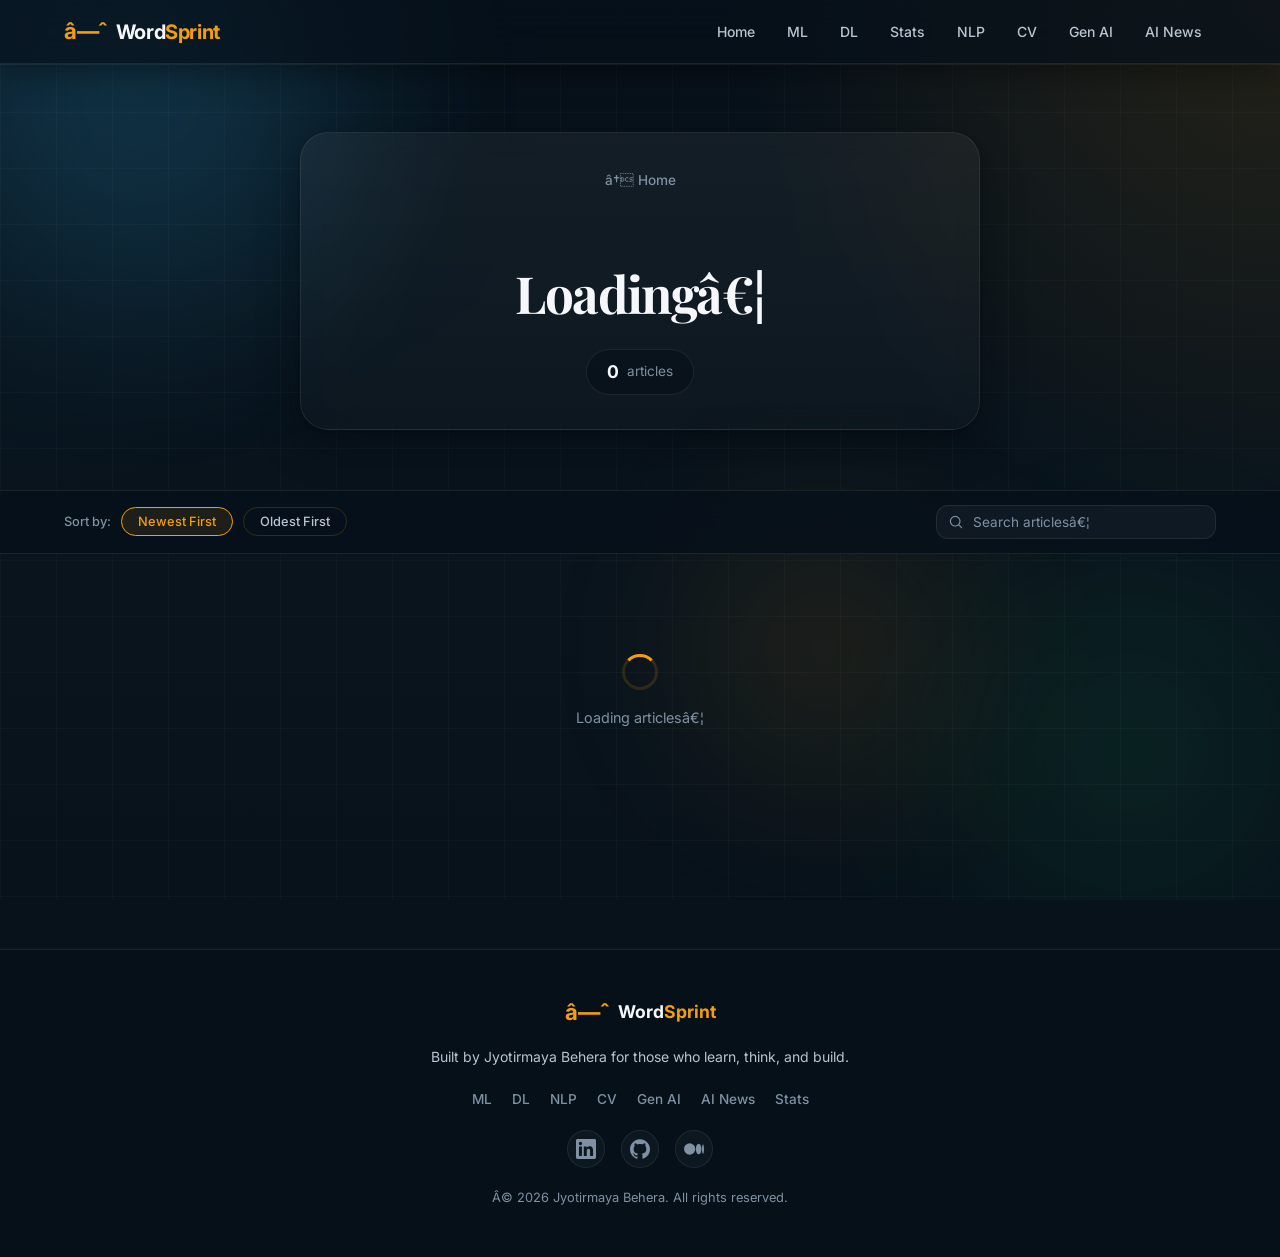
==== BlogBoard-AI-Blog-Generator-main/frontend/category.html @ b25d4fa3 "first commit" ====
﻿<!DOCTYPE html>
<html lang="en">

<head>
    <meta charset="UTF-8" />
    <meta name="viewport" content="width=device-width, initial-scale=1.0" />
    <title>Category â€” WordSprint</title>
    <meta name="description" content="Browse all articles in this category." />
    <link rel="preconnect" href="https://fonts.googleapis.com" />
    <link rel="preconnect" href="https://fonts.gstatic.com" crossorigin />
    <link
        href="https://fonts.googleapis.com/css2?family=Inter:wght@300;400;500;600;700&family=Fira+Code:wght@400;500&family=Playfair+Display:wght@700;800&display=swap"
        rel="stylesheet" />
    <link rel="stylesheet" href="css/main.css" />
    <link rel="stylesheet" href="css/category.css" />
    <link rel="icon" type="image/svg+xml" href="favicon.svg" />
</head>

<body>
    <!-- Ambient Background -->
    <div class="ambient-bg">
        <div class="orb orb-1"></div>
        <div class="orb orb-2"></div>
        <div class="orb orb-3"></div>
        <div class="grid-overlay"></div>
    </div>

    <!-- Navigation -->
    <nav class="navbar" id="navbar">
        <div class="nav-inner">
            <a href="index.html" class="nav-logo">
                <span class="logo-icon">â—ˆ</span>
                <span class="logo-text">Word<span class="logo-accent">Sprint</span></span>
            </a>
            <ul class="nav-links" id="navLinks">
                <li><a href="index.html" class="nav-link">Home</a></li>
                <li><a href="category.html#cat=ml" class="nav-link" data-cat="ml">ML</a></li>
                <li><a href="category.html#cat=dl" class="nav-link" data-cat="dl">DL</a></li>
                <li><a href="category.html#cat=statistics" class="nav-link" data-cat="statistics">Stats</a></li>
                <li><a href="category.html#cat=nlp" class="nav-link" data-cat="nlp">NLP</a></li>
                <li><a href="category.html#cat=cv" class="nav-link" data-cat="cv">CV</a></li>
                <li><a href="category.html#cat=genai" class="nav-link" data-cat="genai">Gen AI</a></li>
                <li><a href="category.html#cat=ainews" class="nav-link" data-cat="ainews">AI News</a></li>
            </ul>
            <button class="hamburger" id="hamburger" aria-label="Menu">
                <span></span><span></span><span></span>
            </button>
        </div>
    </nav>

    <!-- Category Hero -->
    <section class="cat-hero">
        <div class="cat-hero-inner">
            <a href="index.html" class="breadcrumb">â† Home</a>
            <div class="cat-hero-icon" id="catHeroIcon"></div>
            <div class="cat-badge" id="catBadge"></div>
            <h1 class="cat-hero-title" id="catHeroTitle">Loadingâ€¦</h1>
            <p class="cat-hero-desc" id="catHeroDesc"></p>
            <div class="cat-count-wrap">
                <span id="catPostCount" class="cat-count">0</span>
                <span class="cat-count-label">articles</span>
            </div>
            <div id="catScheduleBadge" class="cat-schedule-badge" style="display:none;"></div>
        </div>
    </section>

    <!-- Filter / Sort Bar -->
    <div class="filter-bar">
        <div class="filter-inner">
            <div class="filter-group">
                <span class="filter-label">Sort by:</span>
                <button class="filter-btn active" id="sortNewest" onclick="setSortOrder('newest')">Newest First</button>
                <button class="filter-btn" id="sortOldest" onclick="setSortOrder('oldest')">Oldest First</button>
            </div>
            <div class="search-wrap">
                <svg viewBox="0 0 20 20" fill="none" class="search-icon">
                    <circle cx="9" cy="9" r="6" stroke="currentColor" stroke-width="1.5" />
                    <path d="M13.5 13.5 L17 17" stroke="currentColor" stroke-width="1.5" stroke-linecap="round" />
                </svg>
                <input type="text" id="searchInput" class="search-input" placeholder="Search articlesâ€¦" />
            </div>
        </div>
    </div>

    <!-- Blog List -->
    <main class="blog-list-section">
        <div class="blog-list" id="blogList">
            <div class="loading-spinner">
                <div class="spinner"></div>
                <p>Loading articlesâ€¦</p>
            </div>
        </div>
        <div class="empty-state hidden" id="emptyState">
            <div class="empty-icon">ðŸ“­</div>
            <h3>No articles found</h3>
            <p>Try a different search term or check back later.</p>
        </div>
    </main>

    <!-- Footer -->
    <footer class="footer">
        <div class="footer-inner">
            <div class="footer-logo">
                <span class="logo-icon">â—ˆ</span>
                <span class="logo-text">Word<span class="logo-accent">Sprint</span></span>
            </div>
            <p class="footer-sub">Built by Jyotirmaya Behera for those who learn, think, and build.</p>
            <div class="footer-cats">
                <a href="category.html#cat=ml">ML</a>
                <a href="category.html#cat=dl">DL</a>
                <a href="category.html#cat=nlp">NLP</a>
                <a href="category.html#cat=cv">CV</a>
                <a href="category.html#cat=genai">Gen AI</a>
                <a href="category.html#cat=ainews">AI News</a>
                <a href="category.html#cat=statistics">Stats</a>
            </div>
            <div class="footer-social">
                <a href="#" target="_blank" rel="noopener" aria-label="LinkedIn"
                    class="social-link">
                    <svg viewBox="0 0 24 24" fill="currentColor" width="20" height="20">
                        <path
                            d="M20.447 20.452h-3.554v-5.569c0-1.328-.027-3.037-1.852-3.037-1.853 0-2.136 1.445-2.136 2.939v5.667H9.351V9h3.414v1.561h.046c.477-.9 1.637-1.85 3.37-1.85 3.601 0 4.267 2.37 4.267 5.455v6.286zM5.337 7.433a2.062 2.062 0 0 1-2.063-2.065 2.064 2.064 0 1 1 2.063 2.065zm1.782 13.019H3.555V9h3.564v11.452zM22.225 0H1.771C.792 0 0 .774 0 1.729v20.542C0 23.227.792 24 1.771 24h20.451C23.2 24 24 23.227 24 22.271V1.729C24 .774 23.2 0 22.222 0h.003z" />
                    </svg>
                </a>
                <a href="#" target="_blank" rel="noopener" aria-label="GitHub"
                    class="social-link">
                    <svg viewBox="0 0 24 24" fill="currentColor" width="20" height="20">
                        <path
                            d="M12 .297c-6.63 0-12 5.373-12 12 0 5.303 3.438 9.8 8.205 11.385.6.113.82-.258.82-.577 0-.285-.01-1.04-.015-2.04-3.338.724-4.042-1.61-4.042-1.61C4.422 18.07 3.633 17.7 3.633 17.7c-1.087-.744.084-.729.084-.729 1.205.084 1.838 1.236 1.838 1.236 1.07 1.835 2.809 1.305 3.495.998.108-.776.417-1.305.76-1.605-2.665-.3-5.466-1.332-5.466-5.93 0-1.31.465-2.38 1.235-3.22-.135-.303-.54-1.523.105-3.176 0 0 1.005-.322 3.3 1.23.96-.267 1.98-.399 3-.405 1.02.006 2.04.138 3 .405 2.28-1.552 3.285-1.23 3.285-1.23.645 1.653.24 2.873.12 3.176.765.84 1.23 1.91 1.23 3.22 0 4.61-2.805 5.625-5.475 5.92.42.36.81 1.096.81 2.22 0 1.606-.015 2.896-.015 3.286 0 .315.21.69.825.57C20.565 22.092 24 17.592 24 12.297c0-6.627-5.373-12-12-12" />
                    </svg>
                </a>
                <a href="#" target="_blank" rel="noopener" aria-label="Medium"
                    class="social-link">
                    <svg viewBox="0 0 24 24" fill="currentColor" width="20" height="20">
                        <path
                            d="M13.54 12a6.8 6.8 0 01-6.77 6.82A6.8 6.8 0 010 12a6.8 6.8 0 016.77-6.82A6.8 6.8 0 0113.54 12zM20.96 12c0 3.54-1.51 6.42-3.38 6.42-1.87 0-3.39-2.88-3.39-6.42s1.52-6.42 3.39-6.42 3.38 2.88 3.38 6.42M24 12c0 3.17-.53 5.75-1.19 5.75-.66 0-1.19-2.58-1.19-5.75s.53-5.75 1.19-5.75C23.47 6.25 24 8.83 24 12z" />
                    </svg>
                </a>
            </div>
            <p class="footer-copy">Â© 2026 Jyotirmaya Behera. All rights reserved.</p>
        </div>
    </footer>

    <script src="js/blogs-data.js"></script>
    <script src="js/category.js"></script>
</body>

</html>
---- BlogBoard-AI-Blog-Generator-main/frontend/css/main.css ----
﻿/* ===================================================
   MAIN.CSS â€” Shared design system for WordSprint
   Theme: Deep Midnight â€” Studying & Reading Optimized
   =================================================== */

:root {
  /* Core Palette â€” Low-blue, eye-comfortable dark */
  --bg-deep: #07111a;
  --bg-surface: #0d1822;
  --bg-card: rgba(15, 27, 39, 0.84);
  --bg-card-hover: rgba(22, 37, 52, 0.94);
  --bg-elevated: #172433;

  /* Accent Colors */
  --accent-primary: #f59e0b;
  --accent-primary-glow: rgba(245, 158, 11, 0.24);
  --accent-secondary: #22c55e;
  --accent-tertiary: #38bdf8;
  --accent-danger: #fb7185;

  /* Text */
  --text-primary: #f6f7fb;
  --text-secondary: #b9c4d1;
  --text-muted: #7f91a3;
  --text-accent: #ffd37a;

  /* Category Accent Colors */
  --cat-ml: #f59e0b;
  --cat-dl: #22c55e;
  --cat-nlp: #38bdf8;
  --cat-cv: #fb7185;
  --cat-genai: #14b8a6;
  --cat-ainews: #60a5fa;
  --cat-statistics: #f97316;

  /* Borders */
  --border: rgba(245, 158, 11, 0.18);
  --border-hover: rgba(245, 158, 11, 0.45);
  --border-card: rgba(255, 255, 255, 0.08);

  /* Typography */
  --font-sans: 'Inter', -apple-system, sans-serif;
  --font-serif: 'Playfair Display', Georgia, serif;
  --font-mono: 'Fira Code', 'Courier New', monospace;

  /* Spacing */
  --nav-height: 64px;
  --max-width: 1200px;
  --radius-sm: 6px;
  --radius-md: 12px;
  --radius-lg: 20px;
  --radius-xl: 28px;

  /* Shadows */
  --shadow-card: 0 16px 40px rgba(2, 8, 14, 0.38), 0 2px 6px rgba(0, 0, 0, 0.22);
  --shadow-glow: 0 18px 46px rgba(245, 158, 11, 0.12);
  --shadow-nav: 0 1px 0 rgba(255, 255, 255, 0.05), 0 10px 30px rgba(0, 0, 0, 0.35);

  /* Transitions */
  --trans-fast: 0.15s ease;
  --trans-base: 0.25s ease;
  --trans-slow: 0.4s cubic-bezier(0.4, 0, 0.2, 1);
}

/* â”€â”€ Reset & Base â”€â”€ */
*,
*::before,
*::after {
  box-sizing: border-box;
  margin: 0;
  padding: 0;
}

html {
  scroll-behavior: smooth;
  font-size: 16px;
}

body {
  background:
    radial-gradient(circle at top left, rgba(56, 189, 248, 0.08), transparent 28%),
    radial-gradient(circle at top right, rgba(245, 158, 11, 0.12), transparent 30%),
    linear-gradient(180deg, #07111a 0%, #09141d 48%, #061019 100%);
  color: var(--text-primary);
  font-family: var(--font-sans);
  line-height: 1.6;
  min-height: 100vh;
  overflow-x: hidden;
  -webkit-font-smoothing: antialiased;
}

a {
  color: inherit;
  text-decoration: none;
}

img {
  max-width: 100%;
  display: block;
}

/* â”€â”€ Ambient Background â”€â”€ */
.ambient-bg {
  position: fixed;
  inset: 0;
  z-index: 0;
  pointer-events: none;
  overflow: hidden;
}

.orb {
  position: absolute;
  border-radius: 50%;
  filter: blur(80px);
  opacity: 0.28;
  animation: orbDrift 20s ease-in-out infinite;
}

.orb-1 {
  width: 600px;
  height: 600px;
  background: radial-gradient(circle, rgba(56, 189, 248, 0.7) 0%, transparent 70%);
  top: -200px;
  left: -150px;
  animation-delay: 0s;
}

.orb-2 {
  width: 500px;
  height: 500px;
  background: radial-gradient(circle, rgba(34, 197, 94, 0.45) 0%, transparent 70%);
  bottom: -100px;
  right: -100px;
  animation-delay: -7s;
}

.orb-3 {
  width: 400px;
  height: 400px;
  background: radial-gradient(circle, rgba(245, 158, 11, 0.5) 0%, transparent 70%);
  top: 50%;
  right: 20%;
  animation-delay: -14s;
}

@keyframes orbDrift {

  0%,
  100% {
    transform: translate(0, 0) scale(1);
  }

  33% {
    transform: translate(30px, -30px) scale(1.05);
  }

  66% {
    transform: translate(-20px, 20px) scale(0.95);
  }
}

.grid-overlay {
  position: absolute;
  inset: 0;
  background-image:
    linear-gradient(rgba(255, 255, 255, 0.025) 1px, transparent 1px),
    linear-gradient(90deg, rgba(255, 255, 255, 0.025) 1px, transparent 1px);
  background-size: 56px 56px;
}

#particleCanvas {
  position: absolute;
  inset: 0;
  width: 100%;
  height: 100%;
}

/* â”€â”€ Navigation â”€â”€ */
.navbar {
  position: fixed;
  top: 0;
  left: 0;
  right: 0;
  z-index: 1000;
  height: var(--nav-height);
  background: rgba(7, 17, 26, 0.7);
  backdrop-filter: blur(20px);
  -webkit-backdrop-filter: blur(20px);
  border-bottom: 1px solid var(--border-card);
  box-shadow: var(--shadow-nav);
  transition: background var(--trans-base);
}

.navbar.scrolled {
  background: rgba(7, 17, 26, 0.92);
}

.nav-inner {
  max-width: var(--max-width);
  margin: 0 auto;
  padding: 0 24px;
  height: 100%;
  display: flex;
  align-items: center;
  justify-content: space-between;
  gap: 24px;
}

.nav-logo {
  display: flex;
  align-items: center;
  gap: 8px;
  font-weight: 700;
  font-size: 1.25rem;
  letter-spacing: -0.02em;
  flex-shrink: 0;
}

.logo-icon {
  color: var(--accent-primary);
  font-size: 1.4rem;
  line-height: 1;
}

.logo-text {
  color: var(--text-primary);
}

.logo-accent {
  color: var(--accent-primary);
}

.nav-links {
  display: flex;
  list-style: none;
  gap: 4px;
  align-items: center;
}

.nav-link {
  padding: 8px 14px;
  border-radius: 999px;
  font-size: 0.875rem;
  font-weight: 500;
  color: var(--text-secondary);
  transition: color var(--trans-fast), background var(--trans-fast);
}

.nav-link:hover,
.nav-link.active {
  color: var(--text-primary);
  background: rgba(255, 255, 255, 0.05);
}

.nav-link.active {
  color: var(--accent-primary);
  box-shadow: inset 0 0 0 1px rgba(245, 158, 11, 0.3);
}

/* Hamburger */
.hamburger {
  display: none;
  flex-direction: column;
  gap: 5px;
  background: none;
  border: none;
  cursor: pointer;
  padding: 4px;
}

.hamburger span {
  display: block;
  width: 22px;
  height: 2px;
  background: var(--text-secondary);
  border-radius: 2px;
  transition: all var(--trans-base);
}

/* â”€â”€ Buttons â”€â”€ */
.btn-primary {
  display: inline-flex;
  align-items: center;
  gap: 8px;
  padding: 12px 28px;
  background: linear-gradient(135deg, #f59e0b, #f97316);
  color: #07111a;
  font-weight: 600;
  font-size: 0.95rem;
  border-radius: var(--radius-md);
  border: none;
  cursor: pointer;
  transition: background var(--trans-fast), transform var(--trans-fast), box-shadow var(--trans-fast);
  box-shadow: 0 10px 28px rgba(245, 158, 11, 0.3);
}

.btn-primary:hover {
  transform: translateY(-2px);
  box-shadow: 0 16px 32px rgba(245, 158, 11, 0.38);
}

.btn-ghost {
  display: inline-flex;
  align-items: center;
  gap: 6px;
  padding: 12px 24px;
  background: transparent;
  color: var(--text-secondary);
  font-weight: 500;
  font-size: 0.95rem;
  border-radius: var(--radius-md);
  border: 1px solid rgba(255, 255, 255, 0.12);
  cursor: pointer;
  transition: color var(--trans-fast), border-color var(--trans-fast), background var(--trans-fast);
}

.btn-ghost:hover {
  color: var(--text-primary);
  border-color: var(--border-hover);
  background: rgba(255, 255, 255, 0.04);
}

.btn-ghost-sm {
  display: inline-flex;
  align-items: center;
  gap: 6px;
  padding: 8px 18px;
  background: transparent;
  color: var(--text-secondary);
  font-weight: 500;
  font-size: 0.85rem;
  border-radius: var(--radius-sm);
  border: 1px solid var(--border);
  cursor: pointer;
  transition: all var(--trans-fast);
}

.btn-ghost-sm:hover {
  color: var(--accent-primary);
  border-color: var(--border-hover);
}

/* â”€â”€ Section Shared â”€â”€ */
.section-header {
  text-align: center;
  margin-bottom: 56px;
}

.section-tag {
  display: inline-block;
  padding: 4px 14px;
  background: rgba(245, 158, 11, 0.12);
  color: var(--accent-primary);
  border-radius: 999px;
  font-size: 0.75rem;
  font-weight: 600;
  letter-spacing: 0.08em;
  text-transform: uppercase;
  margin-bottom: 12px;
}

.section-title {
  font-family: var(--font-serif);
  font-size: clamp(2rem, 4vw, 2.8rem);
  color: var(--text-primary);
  line-height: 1.2;
  letter-spacing: -0.02em;
  margin-bottom: 12px;
}

.section-sub {
  font-size: 1rem;
  color: var(--text-secondary);
  max-width: 560px;
  margin: 0 auto;
  line-height: 1.7;
}

/* â”€â”€ Gradient Text â”€â”€ */
.gradient-text {
  background: linear-gradient(135deg, var(--accent-primary), var(--accent-tertiary));
  -webkit-background-clip: text;
  -webkit-text-fill-color: transparent;
  background-clip: text;
}

/* â”€â”€ Loading Spinner â”€â”€ */
.loading-spinner {
  display: flex;
  flex-direction: column;
  align-items: center;
  gap: 16px;
  padding: 60px 20px;
  color: var(--text-muted);
  font-size: 0.9rem;
}

.spinner {
  width: 36px;
  height: 36px;
  border: 3px solid rgba(245, 158, 11, 0.15);
  border-top-color: var(--accent-primary);
  border-radius: 50%;
  animation: spin 0.8s linear infinite;
}

@keyframes spin {
  to {
    transform: rotate(360deg);
  }
}

/* â”€â”€ Footer â”€â”€ */
.footer {
  position: relative;
  z-index: 10;
  margin-top: 80px;
  border-top: 1px solid var(--border-card);
  background: rgba(7, 17, 26, 0.84);
  backdrop-filter: blur(12px);
}

.footer-inner {
  max-width: var(--max-width);
  margin: 0 auto;
  padding: 48px 24px;
  display: flex;
  flex-direction: column;
  align-items: center;
  gap: 20px;
  text-align: center;
}

.footer-logo {
  display: flex;
  align-items: center;
  gap: 8px;
  font-weight: 700;
  font-size: 1.1rem;
}

.footer-sub {
  color: var(--text-secondary);
  font-size: 0.875rem;
  max-width: 520px;
}

.footer-cats {
  display: flex;
  gap: 20px;
  flex-wrap: wrap;
  justify-content: center;
}

.footer-cats a {
  color: var(--text-muted);
  font-size: 0.85rem;
  font-weight: 500;
  transition: color var(--trans-fast);
}

.footer-cats a:hover {
  color: var(--accent-primary);
}

.footer-copy {
  color: var(--text-muted);
  font-size: 0.8rem;
}

.footer-social {
  display: flex;
  gap: 16px;
  align-items: center;
  justify-content: center;
}

.social-link {
  display: flex;
  align-items: center;
  justify-content: center;
  width: 38px;
  height: 38px;
  border-radius: 50%;
  background: rgba(255, 255, 255, 0.03);
  border: 1px solid var(--border-card);
  color: var(--text-muted);
  transition: color var(--trans-fast), background var(--trans-fast), border-color var(--trans-fast), transform var(--trans-fast);
}

.social-link:hover {
  color: var(--accent-primary);
  background: rgba(245, 158, 11, 0.12);
  border-color: var(--border-hover);
  transform: translateY(-2px);
}

/* â”€â”€ Category Color Accents â”€â”€ */
.accent-ml {
  --cat-color: var(--cat-ml);
}

.accent-dl {
  --cat-color: var(--cat-dl);
}

.accent-nlp {
  --cat-color: var(--cat-nlp);
}

.accent-cv {
  --cat-color: var(--cat-cv);
}

.accent-genai {
  --cat-color: var(--cat-genai);
}

.accent-ainews {
  --cat-color: var(--cat-ainews);
}

.accent-statistics {
  --cat-color: var(--cat-statistics);
}

/* â”€â”€ Utility â”€â”€ */
.hidden {
  display: none !important;
}

/* â”€â”€ Responsive â”€â”€ */
@media (max-width: 768px) {
  .nav-links {
    display: none;
    position: fixed;
    top: var(--nav-height);
    left: 0;
    right: 0;
    background: rgba(10, 12, 20, 0.98);
    backdrop-filter: blur(20px);
    flex-direction: column;
    padding: 20px 24px;
    gap: 4px;
    border-bottom: 1px solid var(--border-card);
  }

  .nav-links.open {
    display: flex;
  }

  .nav-link {
    padding: 10px 14px;
    width: 100%;
  }

  .hamburger {
    display: flex;
  }

  .hamburger.open span:nth-child(1) {
    transform: rotate(45deg) translate(5px, 5px);
  }

  .hamburger.open span:nth-child(2) {
    opacity: 0;
  }

  .hamburger.open span:nth-child(3) {
    transform: rotate(-45deg) translate(5px, -5px);
  }
}
---- BlogBoard-AI-Blog-Generator-main/frontend/css/category.css ----
/* ===================================================
   CATEGORY.CSS — Category listing page styles
   =================================================== */

/* ── Category Hero ── */
.cat-hero {
    position: relative;
    z-index: 10;
    padding: calc(var(--nav-height) + 68px) 24px 60px;
    text-align: center;
}

.cat-hero-inner {
    max-width: 680px;
    margin: 0 auto;
    padding: 34px 28px;
    background: linear-gradient(180deg, rgba(255, 255, 255, 0.05), rgba(255, 255, 255, 0.02));
    border: 1px solid var(--border-card);
    border-radius: 28px;
    box-shadow: var(--shadow-card);
    backdrop-filter: blur(12px);
}

.breadcrumb {
    display: inline-flex;
    align-items: center;
    gap: 6px;
    color: var(--text-muted);
    font-size: 0.85rem;
    font-weight: 500;
    margin-bottom: 24px;
    transition: color var(--trans-fast);
}

.breadcrumb:hover {
    color: var(--accent-primary);
}

.cat-hero-icon {
    font-size: 3rem;
    margin-bottom: 16px;
    line-height: 1;
}

.cat-badge {
    display: inline-block;
    padding: 4px 16px;
    border-radius: 999px;
    font-size: 0.75rem;
    font-weight: 700;
    letter-spacing: 0.08em;
    text-transform: uppercase;
    margin-bottom: 16px;
}

.cat-hero-title {
    font-family: var(--font-serif);
    font-size: clamp(2rem, 5vw, 3.2rem);
    color: var(--text-primary);
    letter-spacing: -0.03em;
    line-height: 1.2;
    margin-bottom: 14px;
}

.cat-hero-desc {
    font-size: 1rem;
    color: var(--text-secondary);
    line-height: 1.7;
    margin-bottom: 24px;
}

.cat-count-wrap {
    display: inline-flex;
    align-items: center;
    gap: 8px;
    padding: 8px 20px;
    background: rgba(6, 16, 25, 0.55);
    border: 1px solid var(--border-card);
    border-radius: 999px;
}

.cat-count {
    font-size: 1.1rem;
    font-weight: 700;
    color: var(--text-primary);
}

.cat-count-label {
    font-size: 0.85rem;
    color: var(--text-muted);
}

/* ── Filter Bar ── */
.filter-bar {
    position: sticky;
    top: var(--nav-height);
    z-index: 100;
    background: rgba(7, 17, 26, 0.82);
    backdrop-filter: blur(16px);
    border-bottom: 1px solid var(--border-card);
    border-top: 1px solid var(--border-card);
}

.filter-inner {
    max-width: var(--max-width);
    margin: 0 auto;
    padding: 14px 24px;
    display: flex;
    align-items: center;
    justify-content: space-between;
    gap: 16px;
    flex-wrap: wrap;
}

.filter-group {
    display: flex;
    align-items: center;
    gap: 10px;
}

.filter-label {
    font-size: 0.8rem;
    color: var(--text-muted);
    font-weight: 500;
}

.filter-btn {
    padding: 6px 16px;
    border-radius: 999px;
    border: 1px solid var(--border);
    background: transparent;
    color: var(--text-secondary);
    font-size: 0.8rem;
    font-weight: 500;
    cursor: pointer;
    font-family: var(--font-sans);
    transition: all var(--trans-fast);
}

.filter-btn.active,
.filter-btn:hover {
    border-color: var(--accent-primary);
    color: var(--accent-primary);
    background: rgba(245, 158, 11, 0.1);
}

.search-wrap {
    position: relative;
    flex: 0 1 280px;
}

.search-icon {
    position: absolute;
    left: 12px;
    top: 50%;
    transform: translateY(-50%);
    width: 16px;
    height: 16px;
    color: var(--text-muted);
    pointer-events: none;
}

.search-input {
    width: 100%;
    padding: 8px 14px 8px 36px;
    background: rgba(255, 255, 255, 0.04);
    border: 1px solid var(--border-card);
    border-radius: var(--radius-md);
    color: var(--text-primary);
    font-size: 0.85rem;
    font-family: var(--font-sans);
    outline: none;
    transition: border-color var(--trans-fast);
}

.search-input::placeholder {
    color: var(--text-muted);
}

.search-input:focus {
    border-color: var(--accent-primary);
}

/* ── Blog List ── */
.blog-list-section {
    position: relative;
    z-index: 10;
    max-width: var(--max-width);
    margin: 0 auto;
    padding: 40px 24px 80px;
}

.blog-list {
    display: flex;
    flex-direction: column;
    gap: 14px;
}

/* Blog List Item */
.blog-item {
    display: flex;
    align-items: flex-start;
    gap: 20px;
    padding: 24px;
    background: rgba(255, 255, 255, 0.025);
    border: 1px solid rgba(255, 255, 255, 0.04);
    border-radius: var(--radius-md);
    transition: all var(--trans-base);
    cursor: pointer;
    text-decoration: none;
    color: inherit;
    position: relative;
}

.blog-item::before {
    content: '';
    position: absolute;
    left: 0;
    top: 0;
    bottom: 0;
    width: 2px;
    border-radius: 2px;
    background: var(--accent-primary);
    opacity: 0;
    transform: scaleY(0);
    transition: all var(--trans-base);
}

.blog-item:hover {
    background: var(--bg-card);
    border-color: var(--border-card);
    box-shadow: var(--shadow-card);
}

.blog-item:hover::before {
    opacity: 1;
    transform: scaleY(1);
}

.blog-item-num {
    font-family: var(--font-mono);
    font-size: 0.75rem;
    color: var(--text-muted);
    min-width: 28px;
    padding-top: 4px;
    flex-shrink: 0;
}

.blog-item-body {
    flex: 1;
    min-width: 0;
}

.blog-item-meta {
    display: flex;
    align-items: center;
    gap: 10px;
    margin-bottom: 8px;
    flex-wrap: wrap;
}

.blog-item-date {
    font-size: 0.8rem;
    font-family: var(--font-mono);
    color: var(--text-muted);
}

.blog-item-tag {
    font-size: 0.7rem;
    font-weight: 600;
    text-transform: uppercase;
    letter-spacing: 0.06em;
    padding: 2px 8px;
    border-radius: 4px;
}

.blog-item-title {
    font-size: 1.05rem;
    font-weight: 600;
    color: var(--text-primary);
    line-height: 1.4;
    margin-bottom: 8px;
    transition: color var(--trans-fast);
}

.blog-item:hover .blog-item-title {
    color: var(--accent-primary);
}

.blog-item-desc {
    font-size: 0.875rem;
    color: var(--text-secondary);
    line-height: 1.6;
    display: -webkit-box;
    -webkit-line-clamp: 2;
    -webkit-box-orient: vertical;
    overflow: hidden;
}

.blog-item-footer {
    display: flex;
    align-items: center;
    gap: 12px;
    margin-top: 10px;
}

.read-time {
    font-size: 0.78rem;
    color: var(--text-muted);
}

.blog-item-arrow {
    margin-left: auto;
    color: var(--text-muted);
    font-size: 1.2rem;
    flex-shrink: 0;
    transition: transform var(--trans-fast), color var(--trans-fast);
    padding-top: 4px;
}

.blog-item:hover .blog-item-arrow {
    transform: translateX(4px);
    color: var(--accent-primary);
}

/* ── Empty State ── */
.empty-state {
    text-align: center;
    padding: 80px 20px;
    color: var(--text-muted);
}

.empty-icon {
    font-size: 3rem;
    margin-bottom: 16px;
}

.empty-state h3 {
    font-size: 1.2rem;
    color: var(--text-secondary);
    margin-bottom: 8px;
}

.empty-state p {
    font-size: 0.9rem;
}

/* ── Category Color Themes ── */
.theme-ml .cat-badge {
    background: rgba(124, 106, 247, 0.15);
    color: var(--cat-ml);
}

.theme-dl .cat-badge {
    background: rgba(79, 200, 184, 0.15);
    color: var(--cat-dl);
}

.theme-nlp .cat-badge {
    background: rgba(247, 185, 106, 0.15);
    color: var(--cat-nlp);
}

.theme-cv .cat-badge {
    background: rgba(247, 106, 106, 0.15);
    color: var(--cat-cv);
}

.theme-genai .cat-badge {
    background: rgba(208, 106, 247, 0.15);
    color: var(--cat-genai);
}

.theme-ainews .cat-badge {
    background: rgba(106, 180, 247, 0.15);
    color: var(--cat-ainews);
}

.theme-ml .blog-item::before {
    background: var(--cat-ml);
}

.theme-dl .blog-item::before {
    background: var(--cat-dl);
}

.theme-nlp .blog-item::before {
    background: var(--cat-nlp);
}

.theme-cv .blog-item::before {
    background: var(--cat-cv);
}

.theme-genai .blog-item::before {
    background: var(--cat-genai);
}

.theme-ainews .blog-item::before {
    background: var(--cat-ainews);
}

.theme-statistics .cat-badge {
    background: rgba(251, 146, 60, 0.15);
    color: #fb923c;
}

.theme-statistics .blog-item::before {
    background: #fb923c;
}

/* ── Category Schedule Badge ── */
.cat-schedule-badge {
    display: none;
    align-items: center;
    gap: 8px;
    margin-top: 16px;
    padding: 10px 20px;
    background: rgba(245, 158, 11, 0.08);
    border: 1px solid rgba(245, 158, 11, 0.18);
    border-radius: 999px;
    font-size: 0.85rem;
    color: var(--text-secondary);
    justify-content: center;
    animation: fadeIn 0.4s ease;
}

.cat-schedule-badge strong {
    color: var(--text-primary);
    font-weight: 600;
}

.sched-icon {
    font-size: 1rem;
}

@keyframes fadeIn {
    from {
        opacity: 0;
        transform: translateY(4px);
    }

    to {
        opacity: 1;
        transform: translateY(0);
    }
}

/* ── Responsive ── */
@media (max-width: 640px) {
    .filter-inner {
        flex-direction: column;
        align-items: flex-start;
    }

    .search-wrap {
        flex: 1 1 100%;
    }

    .blog-item-num {
        display: none;
    }
}
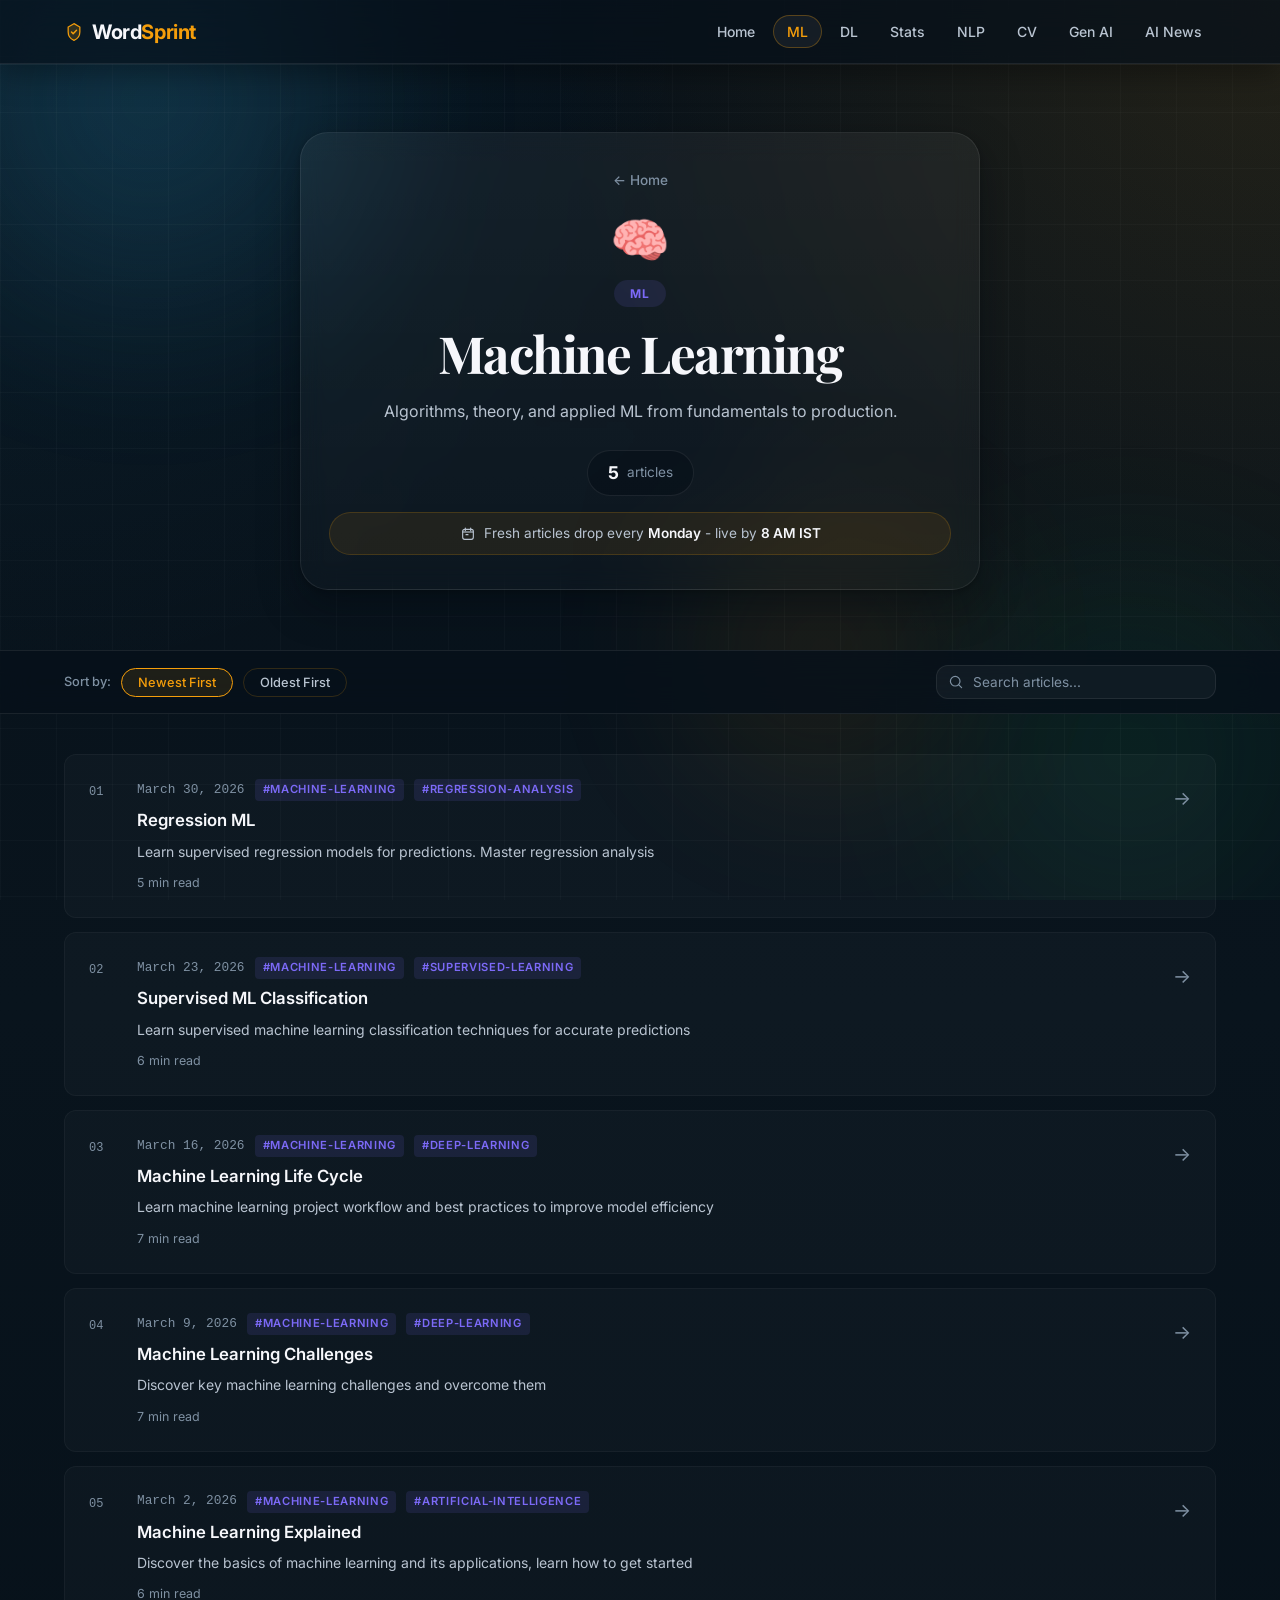
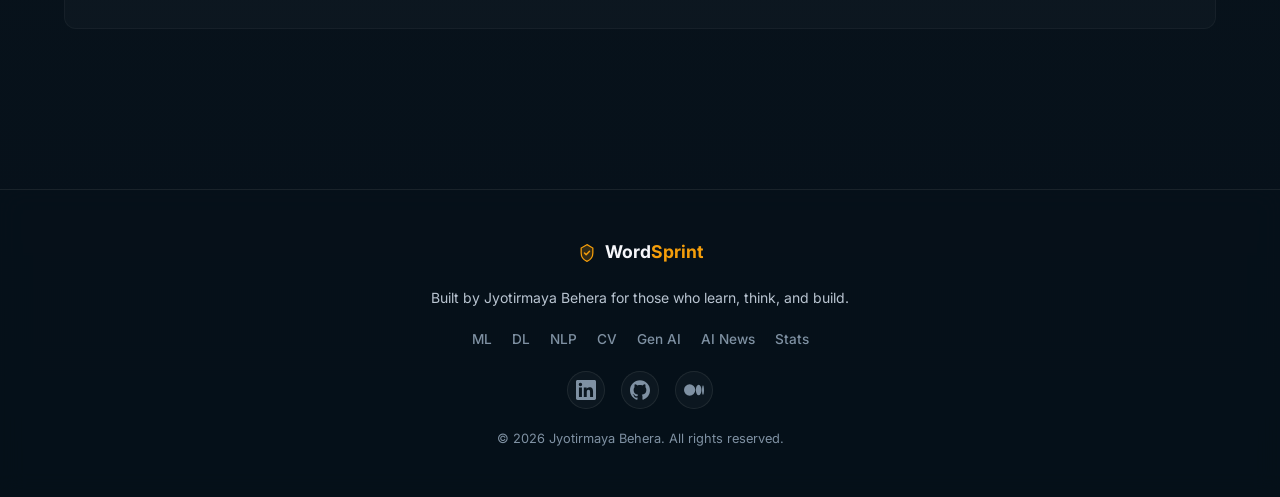
==== commit 82d7dc8a: "2/4/2026" ====
--- a/BlogBoard-AI-Blog-Generator-main/frontend/category.html
+++ b/BlogBoard-AI-Blog-Generator-main/frontend/category.html
@@ -4,7 +4,7 @@
 <head>
     <meta charset="UTF-8" />
     <meta name="viewport" content="width=device-width, initial-scale=1.0" />
-    <title>Category â€” WordSprint</title>
+    <title>Category - WordSprint</title>
     <meta name="description" content="Browse all articles in this category." />
     <link rel="preconnect" href="https://fonts.googleapis.com" />
     <link rel="preconnect" href="https://fonts.gstatic.com" crossorigin />
@@ -29,7 +29,13 @@
     <nav class="navbar" id="navbar">
         <div class="nav-inner">
             <a href="index.html" class="nav-logo">
-                <span class="logo-icon">â—ˆ</span>
+                <span class="logo-icon" aria-hidden="true">
+                    <svg viewBox="0 0 24 24" width="20" height="20" fill="none">
+                        <path d="M12 2L19 6V12C19 16.4 16.2 20.2 12 22C7.8 20.2 5 16.4 5 12V6L12 2Z" fill="currentColor" opacity="0.18" />
+                        <path d="M12 2L19 6V12C19 16.4 16.2 20.2 12 22C7.8 20.2 5 16.4 5 12V6L12 2Z" stroke="currentColor" stroke-width="1.5" />
+                        <path d="M9 12L11 14L15 10" stroke="currentColor" stroke-width="1.8" stroke-linecap="round" stroke-linejoin="round" />
+                    </svg>
+                </span>
                 <span class="logo-text">Word<span class="logo-accent">Sprint</span></span>
             </a>
             <ul class="nav-links" id="navLinks">
@@ -51,10 +57,10 @@
     <!-- Category Hero -->
     <section class="cat-hero">
         <div class="cat-hero-inner">
-            <a href="index.html" class="breadcrumb">â† Home</a>
+            <a href="index.html" class="breadcrumb">&larr; Home</a>
             <div class="cat-hero-icon" id="catHeroIcon"></div>
             <div class="cat-badge" id="catBadge"></div>
-            <h1 class="cat-hero-title" id="catHeroTitle">Loadingâ€¦</h1>
+            <h1 class="cat-hero-title" id="catHeroTitle">Loading...</h1>
             <p class="cat-hero-desc" id="catHeroDesc"></p>
             <div class="cat-count-wrap">
                 <span id="catPostCount" class="cat-count">0</span>
@@ -77,7 +83,7 @@
                     <circle cx="9" cy="9" r="6" stroke="currentColor" stroke-width="1.5" />
                     <path d="M13.5 13.5 L17 17" stroke="currentColor" stroke-width="1.5" stroke-linecap="round" />
                 </svg>
-                <input type="text" id="searchInput" class="search-input" placeholder="Search articlesâ€¦" />
+                <input type="text" id="searchInput" class="search-input" placeholder="Search articles..." />
             </div>
         </div>
     </div>
@@ -87,11 +93,11 @@
         <div class="blog-list" id="blogList">
             <div class="loading-spinner">
                 <div class="spinner"></div>
-                <p>Loading articlesâ€¦</p>
+                <p>Loading articles...</p>
             </div>
         </div>
         <div class="empty-state hidden" id="emptyState">
-            <div class="empty-icon">ðŸ“­</div>
+            <div class="empty-icon">No results</div>
             <h3>No articles found</h3>
             <p>Try a different search term or check back later.</p>
         </div>
@@ -101,7 +107,13 @@
     <footer class="footer">
         <div class="footer-inner">
             <div class="footer-logo">
-                <span class="logo-icon">â—ˆ</span>
+                <span class="logo-icon" aria-hidden="true">
+                    <svg viewBox="0 0 24 24" width="20" height="20" fill="none">
+                        <path d="M12 2L19 6V12C19 16.4 16.2 20.2 12 22C7.8 20.2 5 16.4 5 12V6L12 2Z" fill="currentColor" opacity="0.18" />
+                        <path d="M12 2L19 6V12C19 16.4 16.2 20.2 12 22C7.8 20.2 5 16.4 5 12V6L12 2Z" stroke="currentColor" stroke-width="1.5" />
+                        <path d="M9 12L11 14L15 10" stroke="currentColor" stroke-width="1.8" stroke-linecap="round" stroke-linejoin="round" />
+                    </svg>
+                </span>
                 <span class="logo-text">Word<span class="logo-accent">Sprint</span></span>
             </div>
             <p class="footer-sub">Built by Jyotirmaya Behera for those who learn, think, and build.</p>
@@ -137,7 +149,7 @@
                     </svg>
                 </a>
             </div>
-            <p class="footer-copy">Â© 2026 Jyotirmaya Behera. All rights reserved.</p>
+            <p class="footer-copy">&copy; 2026 Jyotirmaya Behera. All rights reserved.</p>
         </div>
     </footer>
 
--- a/BlogBoard-AI-Blog-Generator-main/frontend/css/main.css
+++ b/BlogBoard-AI-Blog-Generator-main/frontend/css/main.css
@@ -218,8 +218,14 @@
 
 .logo-icon {
   color: var(--accent-primary);
-  font-size: 1.4rem;
+  display: inline-flex;
+  align-items: center;
+  justify-content: center;
   line-height: 1;
+}
+
+.logo-icon svg {
+  display: block;
 }
 
 .logo-text {
--- a/BlogBoard-AI-Blog-Generator-main/frontend/css/category.css
+++ b/BlogBoard-AI-Blog-Generator-main/frontend/css/category.css
@@ -431,7 +431,15 @@
 }
 
 .sched-icon {
-    font-size: 1rem;
+    display: inline-flex;
+    align-items: center;
+    justify-content: center;
+    flex-shrink: 0;
+    line-height: 1;
+}
+
+.sched-icon svg {
+    display: block;
 }
 
 @keyframes fadeIn {
